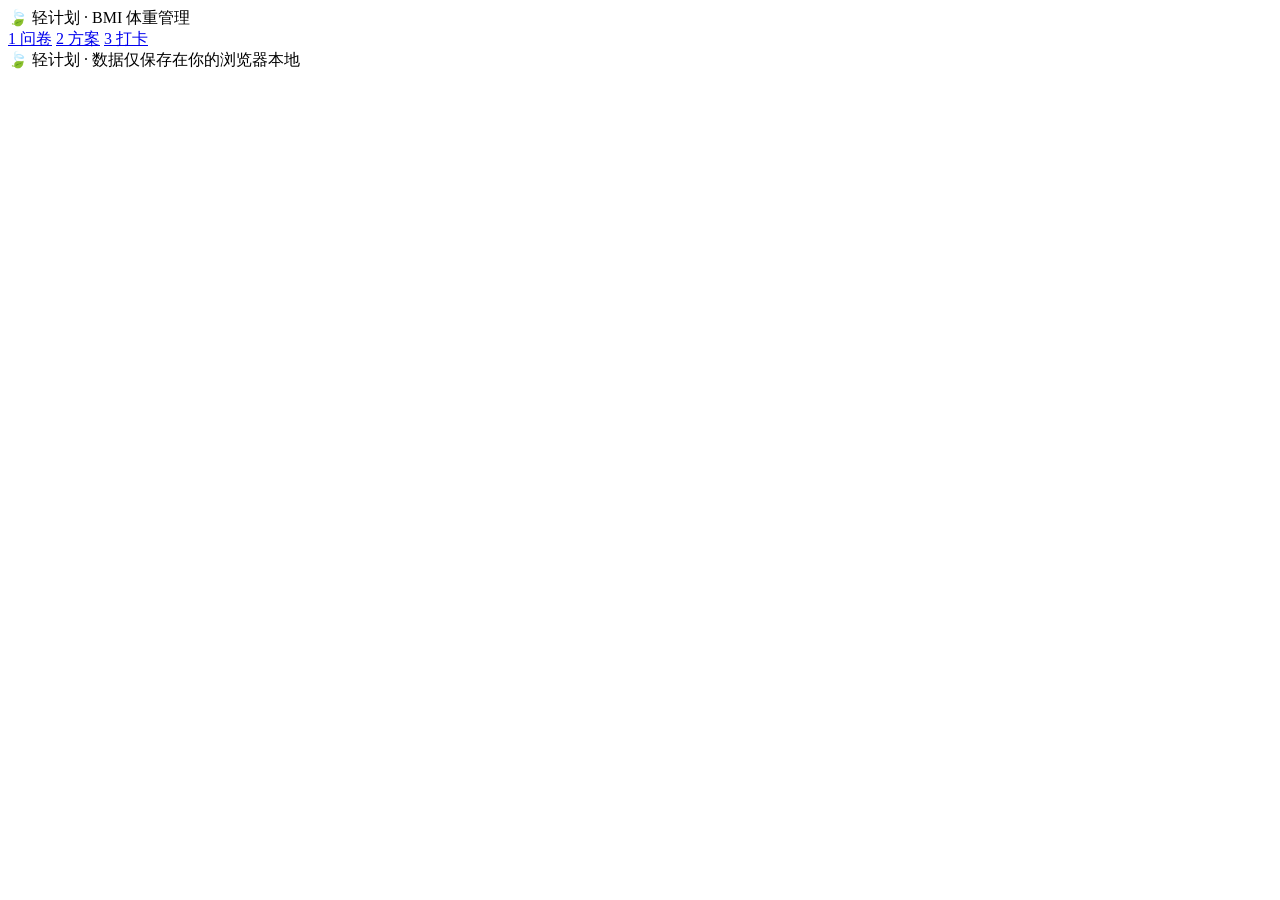
==== checkin.html @ 4a6ba2d3 "deploy checkin.html" ====
<!DOCTYPE html>
<html lang="zh-CN">
<head>
  <meta charset="UTF-8">
  <meta name="viewport" content="width=device-width, initial-scale=1.0">
  <title>BMI 体重管理 · 每日打卡</title>
  <link rel="stylesheet" href="css/style.css">
</head>
<body>
  <header class="site-header">
    <div class="container header-inner">
      <div class="brand">🍃 轻计划 · BMI 体重管理</div>
      <nav class="site-nav">
        <a href="index.html">1 问卷</a>
        <a href="plan.html">2 方案</a>
        <a href="checkin.html" class="active">3 打卡</a>
      </nav>
    </div>
  </header>

  <div id="storage-warning" class="banner banner-warn" style="display:none">
    ⚠️ 当前浏览器无法使用本地存储（file:// 或隐私模式），数据仅在本次页面会话内有效。
  </div>

  <div id="reminder-banner" class="banner banner-info" style="display:none"></div>

  <main class="container" id="checkin-content"></main>

  <footer class="site-footer">
    <div class="container">🍃 轻计划 · 数据仅保存在你的浏览器本地</div>
  </footer>

  <script src="js/common.js"></script>
  <script src="js/checkin.js"></script>
</body>
</html>
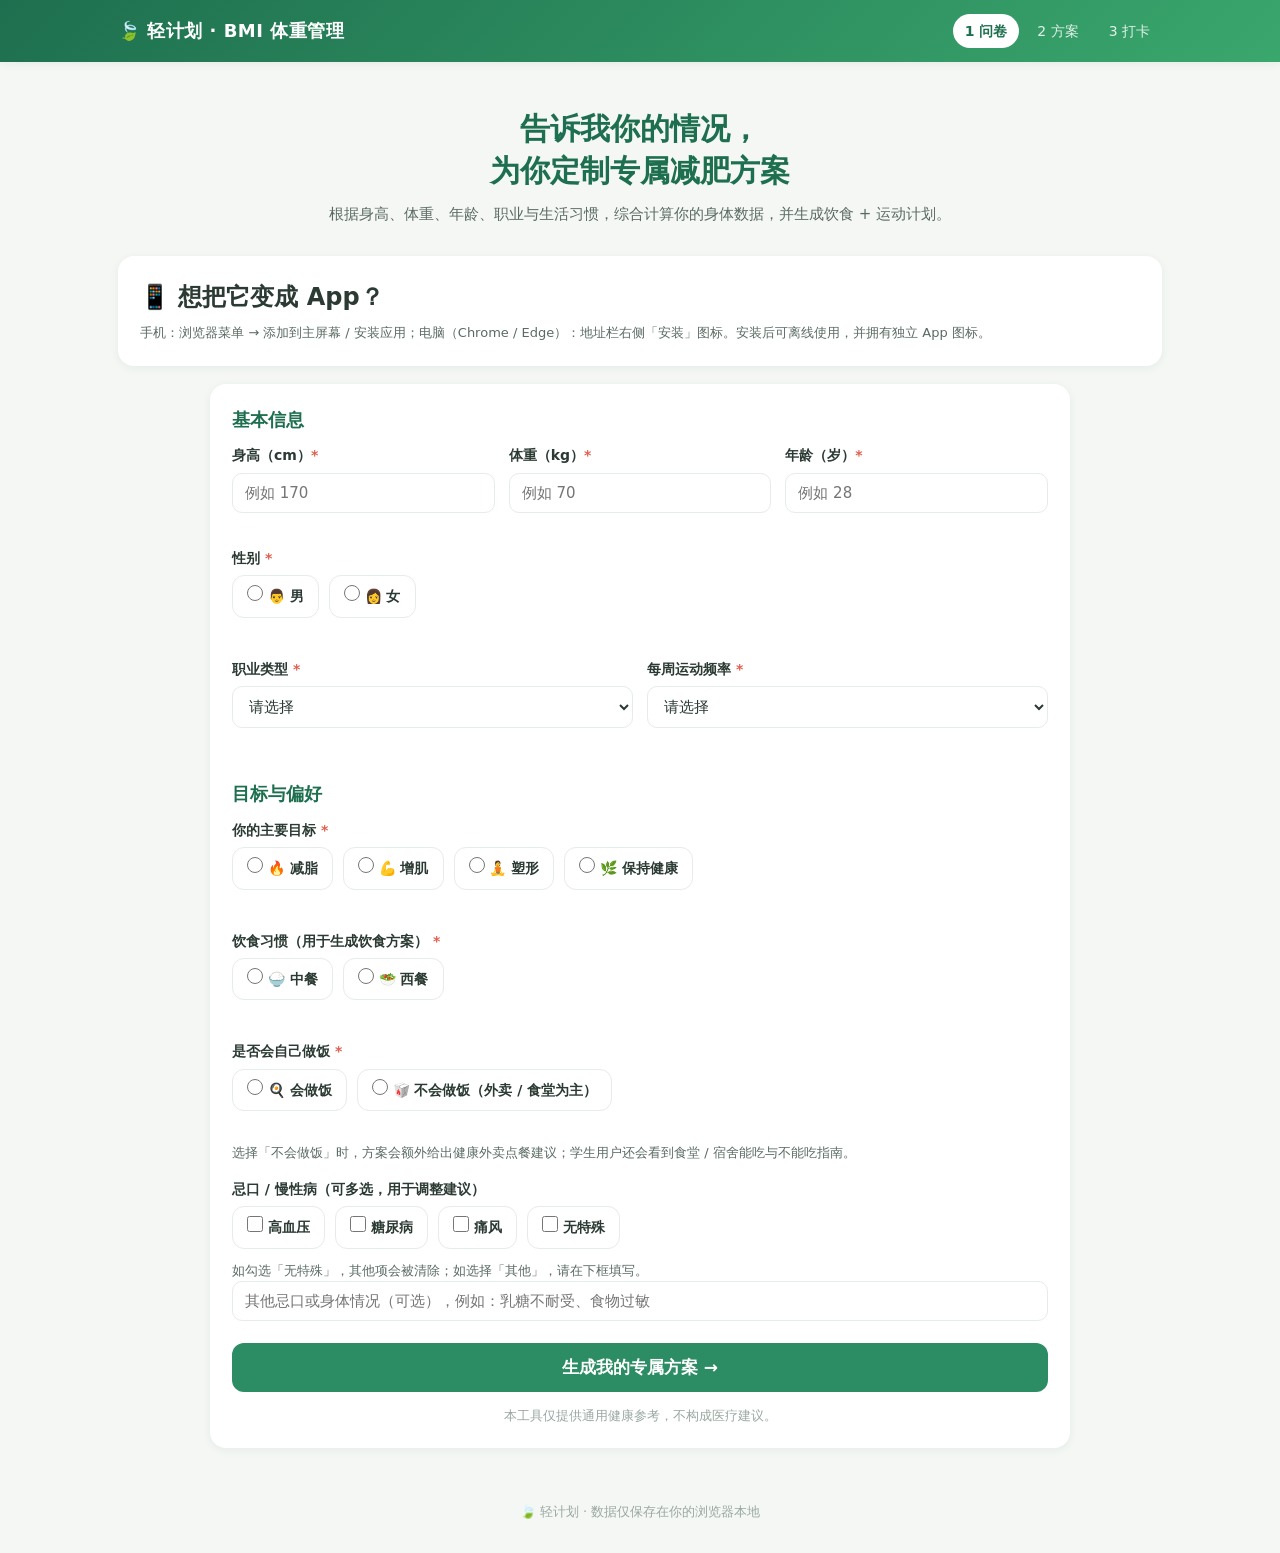
==== commit ac929bfc: "update checkin.html" ====
--- a/checkin.html
+++ b/checkin.html
@@ -3,6 +3,13 @@
 <head>
   <meta charset="UTF-8">
   <meta name="viewport" content="width=device-width, initial-scale=1.0">
+  <link rel="manifest" href="manifest.webmanifest">
+  <link rel="icon" href="assets/icons/icon.svg" type="image/svg+xml">
+  <link rel="apple-touch-icon" href="assets/icons/apple-touch-icon.png">
+  <meta name="theme-color" content="#2c8c63">
+  <meta name="apple-mobile-web-app-capable" content="yes">
+  <meta name="apple-mobile-web-app-status-bar-style" content="default">
+  <meta name="apple-mobile-web-app-title" content="轻计划">
   <title>BMI 体重管理 · 每日打卡</title>
   <link rel="stylesheet" href="css/style.css">
 </head>
--- a/css/style.css
+++ b/css/style.css
@@ -0,0 +1,462 @@
+/* ============================================================
+   轻计划 · BMI 体重管理 —— 全局样式
+   ============================================================ */
+:root {
+  --green-700: #1e6f4f;
+  --green-600: #2c8c63;
+  --green-500: #3aa76d;
+  --green-100: #e7f4ec;
+  --orange-600: #e8862d;
+  --orange-100: #fdf0e2;
+  --red-600: #e0604f;
+  --red-100: #fdecea;
+  --blue-600: #4aa3c2;
+  --blue-100: #e7f3f8;
+  --gray-800: #2b3a33;
+  --gray-600: #5b6b63;
+  --gray-400: #9aa8a0;
+  --gray-200: #e6ece8;
+  --bg: #f4f7f4;
+  --card: #ffffff;
+  --radius: 16px;
+  --shadow: 0 2px 10px rgba(30, 60, 45, .06);
+  --font: "PingFang SC", "Hiragino Sans GB", "Microsoft YaHei", system-ui, -apple-system, sans-serif;
+}
+
+* { box-sizing: border-box; margin: 0; padding: 0; }
+
+body {
+  font-family: var(--font);
+  background: var(--bg);
+  color: var(--gray-800);
+  line-height: 1.6;
+}
+
+.container { max-width: 1080px; margin: 0 auto; padding: 0 18px; }
+
+/* ---------- 头部 ---------- */
+.site-header {
+  background: linear-gradient(135deg, #1e6f4f, #3aa76d);
+  color: #fff;
+  padding: 14px 0;
+  box-shadow: var(--shadow);
+  position: sticky; top: 0; z-index: 20;
+}
+.header-inner { display: flex; align-items: center; justify-content: space-between; gap: 12px; flex-wrap: wrap; }
+.brand { font-size: 18px; font-weight: 700; letter-spacing: .5px; }
+.site-nav { display: flex; gap: 6px; flex-wrap: wrap; }
+.site-nav a {
+  color: rgba(255,255,255,.85); text-decoration: none;
+  padding: 6px 12px; border-radius: 999px; font-size: 14px;
+  transition: background .2s;
+}
+.site-nav a:hover { background: rgba(255,255,255,.15); color: #fff; }
+.site-nav a.active { background: #fff; color: var(--green-700); font-weight: 600; }
+
+/* ---------- 横幅 / 提示 ---------- */
+.banner { padding: 10px 16px; font-size: 14px; border-radius: 0; text-align: center; position: relative; }
+.banner-warn { background: #fff3cd; color: #7a5b12; border-bottom: 1px solid #f1d98a; }
+.banner-info { background: var(--blue-100); color: #1f5f78; border-bottom: 1px solid #bfe0ec; }
+.banner-close {
+  position: absolute; right: 10px; top: 50%; transform: translateY(-50%);
+  border: none; background: transparent; font-size: 16px; cursor: pointer; color: inherit; opacity: .7;
+}
+.banner-close:hover { opacity: 1; }
+
+/* ---------- Hero ---------- */
+.hero { text-align: center; padding: 46px 12px 30px; }
+.hero h1 { font-size: 30px; line-height: 1.4; color: var(--green-700); }
+.hero-sub { margin-top: 10px; color: var(--gray-600); font-size: 15px; }
+
+/* ---------- 卡片 ---------- */
+.card {
+  background: var(--card); border-radius: var(--radius);
+  box-shadow: var(--shadow); padding: 22px;
+  margin-bottom: 18px;
+}
+.section-head { display: flex; align-items: center; gap: 10px; flex-wrap: wrap; margin-bottom: 14px; }
+.section-head h2 { font-size: 20px; color: var(--green-700); }
+.pill {
+  display: inline-block; background: var(--green-100); color: var(--green-700);
+  font-size: 13px; padding: 3px 12px; border-radius: 999px; font-weight: 500;
+}
+.pill-orange { background: var(--orange-100); color: var(--orange-600); }
+.pill-green { background: var(--green-100); color: var(--green-700); }
+.pill-blue { background: var(--blue-100); color: var(--blue-600); }
+.pill-gray { background: var(--gray-200); color: var(--gray-600); }
+.hint { color: var(--gray-600); font-size: 13px; margin-top: 6px; }
+
+/* ---------- 表单 ---------- */
+.form-card { max-width: 860px; margin: 0 auto 30px; }
+.form-card h2 { font-size: 18px; color: var(--green-700); margin: 18px 0 10px; }
+.form-card h2:first-child { margin-top: 0; }
+.form-row { display: grid; grid-template-columns: repeat(auto-fit, minmax(200px, 1fr)); gap: 14px; }
+.form-group { margin-bottom: 14px; }
+.form-group label { display: block; font-weight: 600; margin-bottom: 6px; font-size: 14px; }
+.req { color: var(--red-600); }
+input[type="number"], input[type="text"], input[type="date"], input[type="time"], select {
+  width: 100%; padding: 10px 12px; border: 1.5px solid var(--gray-200);
+  border-radius: 10px; font-size: 15px; font-family: inherit; background: #fff; color: var(--gray-800);
+  transition: border-color .2s;
+}
+input:focus, select:focus { outline: none; border-color: var(--green-500); }
+.field-error { color: var(--red-600); font-size: 12.5px; margin-top: 4px; min-height: 16px; }
+
+.radio-group, .checkbox-group { display: flex; flex-wrap: wrap; gap: 10px; }
+.radio-card, .checkbox-card {
+  display: inline-flex; align-items: center; gap: 6px;
+  border: 1.5px solid var(--gray-200); border-radius: 12px;
+  padding: 9px 14px; cursor: pointer; font-size: 14px; user-select: none;
+  transition: all .15s; background: #fff;
+}
+.radio-card:hover, .checkbox-card:hover { border-color: var(--green-500); }
+.radio-card input, .checkbox-card input { accent-color: var(--green-600); width: 16px; height: 16px; }
+.radio-card:has(input:checked), .checkbox-card:has(input:checked) {
+  border-color: var(--green-600); background: var(--green-100); font-weight: 600;
+}
+.form-note { text-align: center; color: var(--gray-400); font-size: 12.5px; margin-top: 14px; }
+
+/* ---------- 按钮 ---------- */
+.btn {
+  display: inline-block; border: none; cursor: pointer;
+  padding: 10px 20px; border-radius: 12px; font-size: 15px; font-family: inherit;
+  text-decoration: none; text-align: center; transition: all .15s; font-weight: 600;
+}
+.btn-primary { background: var(--green-600); color: #fff; }
+.btn-primary:hover { background: var(--green-700); }
+.btn-danger { background: var(--red-600); color: #fff; }
+.btn-danger:hover { background: #c94a3a; }
+.btn-ghost { background: #fff; color: var(--green-700); border: 1.5px solid var(--green-600); }
+.btn-ghost:hover { background: var(--green-100); }
+.btn-lg { font-size: 17px; padding: 13px 28px; }
+.btn-block { width: 100%; margin-top: 8px; }
+.btn-mini { padding: 5px 12px; font-size: 13px; border-radius: 8px; }
+.btn:disabled { opacity: .5; cursor: not-allowed; }
+.btn-row { display: flex; flex-wrap: wrap; gap: 10px; align-items: center; }
+
+/* ---------- 指标卡片 ---------- */
+.metric-grid { display: grid; grid-template-columns: repeat(auto-fit, minmax(150px, 1fr)); gap: 12px; }
+.metric-card {
+  background: var(--bg); border: 1px solid var(--gray-200); border-radius: 12px;
+  padding: 14px; text-align: center;
+}
+.metric-label { font-size: 12.5px; color: var(--gray-600); }
+.metric-value { font-size: 24px; font-weight: 800; color: var(--green-700); margin: 4px 0 2px; }
+.metric-sub { font-size: 12px; color: var(--gray-400); }
+
+.mini-metrics { display: flex; flex-wrap: wrap; gap: 10px; margin: 12px 0; }
+.mini {
+  flex: 1 1 110px; background: var(--green-100); border-radius: 10px;
+  padding: 8px 12px; text-align: center;
+}
+.mini span { display: block; font-size: 12px; color: var(--green-700); opacity: .8; }
+.mini b { font-size: 16px; color: var(--green-700); }
+
+/* ---------- 提示面板 ---------- */
+.advice-panel {
+  background: var(--orange-100); border: 1px solid #f2d5ae;
+  border-radius: 12px; padding: 16px 20px; margin-bottom: 18px;
+}
+.advice-panel-plain { background: var(--green-100); border-color: #cfe8d8; }
+.advice-panel h3 { color: var(--orange-600); font-size: 16px; margin-bottom: 8px; }
+.advice-panel-plain h3 { color: var(--green-700); }
+.advice-list { padding-left: 22px; font-size: 14.5px; color: var(--gray-800); }
+.advice-list li { margin-bottom: 6px; }
+
+/* ---------- 饮食卡片 ---------- */
+.meal-grid { display: grid; grid-template-columns: repeat(auto-fit, minmax(230px, 1fr)); gap: 14px; }
+.meal-card {
+  border: 1px solid var(--gray-200); border-radius: 14px; overflow: hidden;
+  background: #fff; display: flex; flex-direction: column;
+}
+.meal-card img { width: 100%; height: 180px; object-fit: cover; display: block; background: #f2efe8; }
+.meal-body { padding: 12px 14px; flex: 1; }
+.meal-body h4 { font-size: 16px; color: var(--green-700); margin-bottom: 6px; }
+.meal-items { padding-left: 18px; font-size: 13.5px; color: var(--gray-600); }
+.meal-items li { margin-bottom: 3px; }
+.meal-tip { font-size: 12.5px; color: var(--orange-600); margin-top: 8px; }
+.exercise-img-grid img { height: 160px; }
+
+/* ---------- 周训练 ---------- */
+.exercise-legend { display: flex; gap: 8px; flex-wrap: wrap; margin-bottom: 12px; }
+.badge {
+  display: inline-block; font-size: 12px; padding: 2px 10px; border-radius: 999px; font-weight: 600;
+}
+.badge-blue { background: var(--blue-100); color: var(--blue-600); }
+.badge-orange { background: var(--orange-100); color: var(--orange-600); }
+.badge-green { background: var(--green-100); color: var(--green-700); }
+.badge-gray { background: var(--gray-200); color: var(--gray-600); }
+.week-grid { display: grid; grid-template-columns: repeat(auto-fit, minmax(140px, 1fr)); gap: 10px; margin-bottom: 18px; }
+.day-card {
+  border: 1px solid var(--gray-200); border-radius: 12px; padding: 12px;
+  background: var(--bg); display: flex; flex-direction: column; gap: 6px;
+}
+.day-head { display: flex; justify-content: space-between; align-items: center; }
+.day-name { font-weight: 700; }
+.day-focus { font-size: 14.5px; font-weight: 600; color: var(--green-700); }
+.day-detail { font-size: 12.5px; color: var(--gray-600); flex: 1; }
+.day-duration { font-size: 12px; color: var(--orange-600); }
+.sub-title { font-size: 16px; color: var(--green-700); margin: 16px 0 10px; }
+
+/* ---------- 提醒 / 警告 ---------- */
+.alert { border-radius: 12px; padding: 14px 16px; font-size: 14px; margin: 12px 0; }
+.alert-danger { background: var(--red-100); border: 1px solid #f3c6c0; color: #8f3327; }
+.alert-warn { background: #fff8e1; border: 1px solid #f0df9c; color: #7a5b12; }
+.alert-success { background: var(--green-100); border: 1px solid #cfe8d8; color: var(--green-700); }
+.alert ul { padding-left: 20px; margin-top: 6px; }
+
+.action-card { text-align: center; }
+.action-card h2 { color: var(--green-700); margin-bottom: 6px; }
+.action-card p { color: var(--gray-600); margin-bottom: 14px; }
+.action-card .btn { margin: 4px; }
+
+/* ---------- 打卡 ---------- */
+.project-head .project-title { display: flex; align-items: center; gap: 10px; flex-wrap: wrap; margin-bottom: 8px; }
+.project-title h2 { font-size: 22px; color: var(--green-700); }
+.progress-wrap { margin: 12px 0 6px; }
+.progress-bar {
+  background: var(--gray-200); border-radius: 999px; height: 12px; overflow: hidden;
+}
+.progress-fill {
+  height: 100%; border-radius: 999px;
+  background: linear-gradient(90deg, var(--green-500), var(--green-600));
+  transition: width .4s ease;
+}
+.progress-label { font-size: 13px; color: var(--gray-600); margin-top: 6px; }
+
+.task-list { display: flex; flex-direction: column; gap: 10px; }
+.task-item {
+  display: flex; align-items: center; gap: 12px;
+  border: 1.5px solid var(--gray-200); border-radius: 12px;
+  padding: 12px 14px; cursor: pointer; transition: all .15s; background: #fff;
+}
+.task-item:hover { border-color: var(--green-500); }
+.task-item input[type="checkbox"] { width: 20px; height: 20px; accent-color: var(--green-600); flex-shrink: 0; }
+.task-done { background: var(--green-100); border-color: var(--green-500); opacity: .85; }
+.task-icon { font-size: 22px; }
+.task-body { flex: 1; }
+.task-label { font-weight: 600; font-size: 15px; display: block; }
+.task-done .task-label { text-decoration: line-through; color: var(--green-700); }
+.task-detail { font-size: 12.5px; color: var(--gray-600); display: block; }
+.task-check {
+  width: 26px; height: 26px; border-radius: 50%; display: flex; align-items: center; justify-content: center;
+  background: var(--green-600); color: #fff; font-weight: 700; font-size: 14px; flex-shrink: 0;
+}
+
+.weight-row { display: flex; align-items: flex-end; gap: 12px; flex-wrap: wrap; margin-bottom: 10px; }
+.weight-row .form-group { flex: 1 1 220px; margin-bottom: 0; }
+
+/* ---------- 图表 ---------- */
+.chart-wrap { background: #fff; border: 1px solid var(--gray-200); border-radius: 12px; padding: 10px; }
+.chart { width: 100%; height: auto; }
+.chart-grid { stroke: var(--gray-200); stroke-width: 1; }
+.chart-line { fill: none; stroke: var(--green-600); stroke-width: 3; stroke-linecap: round; stroke-linejoin: round; }
+.chart-dot { fill: #fff; stroke: var(--green-600); stroke-width: 2.5; }
+.chart-dot-last { fill: var(--orange-600); stroke: #fff; stroke-width: 2; }
+.chart-ref { stroke: var(--gray-400); stroke-width: 1; stroke-dasharray: 5 5; }
+.chart-ref-label, .chart-title { font-size: 12px; fill: var(--gray-600); }
+.chart-y { font-size: 11px; fill: var(--gray-400); text-anchor: end; }
+.chart-x { font-size: 11px; fill: var(--gray-400); }
+
+/* ---------- 日历 ---------- */
+.calendar { user-select: none; }
+.cal-head { display: flex; align-items: center; justify-content: space-between; margin-bottom: 10px; }
+.cal-title { font-weight: 700; font-size: 16px; color: var(--green-700); }
+.cal-weekdays { display: grid; grid-template-columns: repeat(7, 1fr); gap: 4px; text-align: center; margin-bottom: 6px; }
+.cal-weekdays span { font-size: 12.5px; color: var(--gray-400); font-weight: 600; }
+.cal-grid { display: grid; grid-template-columns: repeat(7, 1fr); gap: 4px; }
+.cal-cell {
+  min-height: 52px; border-radius: 10px; background: var(--bg);
+  border: 1px solid transparent; position: relative;
+  display: flex; flex-direction: column; align-items: center; justify-content: center;
+  cursor: pointer; font-size: 13px; transition: all .12s;
+}
+.cal-cell:hover { border-color: var(--green-500); }
+.cal-empty { background: transparent; cursor: default; }
+.cal-out { opacity: .35; cursor: default; }
+.cal-future { opacity: .55; cursor: default; }
+.cal-today { border: 2px solid var(--orange-600); font-weight: 700; }
+.cal-done { background: var(--green-100); color: var(--green-700); }
+.cal-partial { background: #fff6e5; color: #a9711f; }
+.cal-miss { background: var(--red-100); color: var(--red-600); }
+.cal-num { font-weight: 600; }
+.cal-badge { font-size: 10.5px; font-weight: 700; }
+.cal-legend { display: flex; flex-wrap: wrap; gap: 14px; margin-top: 12px; font-size: 12.5px; color: var(--gray-600); }
+.cal-legend span { display: inline-flex; align-items: center; gap: 5px; }
+.dot { width: 11px; height: 11px; border-radius: 3px; display: inline-block; }
+.dot-done { background: var(--green-100); border: 1px solid var(--green-500); }
+.dot-partial { background: #fff6e5; border: 1px solid #e8b45a; }
+.dot-miss { background: var(--red-100); border: 1px solid var(--red-600); }
+.dot-today { background: #fff; border: 2px solid var(--orange-600); }
+.cal-detail { margin-top: 14px; padding: 12px 14px; background: var(--bg); border-radius: 12px; }
+.cal-detail h4 { color: var(--green-700); margin-bottom: 6px; }
+
+/* ---------- 提醒卡 ---------- */
+.reminder-card .countdown {
+  font-size: 17px; font-weight: 700; color: var(--orange-600);
+  background: var(--orange-100); border-radius: 10px; padding: 10px 14px; margin: 10px 0;
+  text-align: center;
+}
+
+/* ---------- 页脚 ---------- */
+.site-footer { text-align: center; color: var(--gray-400); font-size: 13px; padding: 24px 0 30px; }
+
+/* ---------- 响应式 ---------- */
+@media (max-width: 640px) {
+  .hero h1 { font-size: 24px; }
+  .card { padding: 16px; }
+  .metric-value { font-size: 20px; }
+  .cal-cell { min-height: 44px; }
+}
+
+/* ---------- 体重目标进度条 ---------- */
+.goal-progress { margin: 14px 0 4px; }
+.goal-head {
+  display: flex; flex-wrap: wrap; gap: 10px 16px;
+  font-size: 13px; color: var(--gray-600); margin-bottom: 8px;
+}
+.goal-pct { font-weight: 800; color: var(--orange-600); font-size: 15px; margin-left: auto; }
+.goal-bar { height: 16px; background: var(--gray-200); }
+.goal-bar .progress-fill {
+  background: linear-gradient(90deg, var(--orange-600), #f6b74b);
+  box-shadow: 0 0 10px rgba(232, 134, 45, .5);
+}
+.goal-bar .progress-fill.progress-done { background: linear-gradient(90deg, var(--green-600), #7fd4a8); }
+.goal-meta { font-size: 12.5px; color: var(--gray-600); margin-top: 6px; }
+
+/* ---------- 火焰特效 ---------- */
+.flame-row {
+  display: flex; align-items: center; gap: 6px; margin-top: 10px;
+  font-size: 14px; color: var(--orange-600);
+}
+.flame {
+  display: inline-block; font-size: 26px;
+  animation: flame-flicker .35s ease-in-out infinite alternate;
+  transform-origin: 50% 90%;
+}
+@keyframes flame-flicker {
+  from { transform: scale(1) rotate(-6deg); }
+  to { transform: scale(1.22) rotate(6deg); }
+}
+
+/* ---------- 礼花特效 ---------- */
+.confetti-piece {
+  position: fixed; top: -24px; z-index: 9999;
+  border-radius: 2px; pointer-events: none;
+  animation-name: confetti-fall;
+  animation-timing-function: linear;
+  animation-fill-mode: forwards;
+}
+@keyframes confetti-fall {
+  0%   { transform: translateY(0) rotate(0deg); opacity: 1; }
+  100% { transform: translateY(108vh) rotate(760deg); opacity: .75; }
+}
+
+/* ---------- 专业动作库 ---------- */
+.exlib-grid { display: grid; grid-template-columns: repeat(auto-fit, minmax(240px, 1fr)); gap: 12px; margin-bottom: 16px; }
+.exlib-card {
+  border: 1px solid var(--gray-200); border-radius: 12px; padding: 12px 14px;
+  background: var(--bg); display: flex; flex-direction: column; gap: 6px;
+}
+.exlib-head { display: flex; align-items: center; justify-content: space-between; gap: 8px; }
+.exlib-head b { font-size: 15px; color: var(--green-700); }
+.exlib-target { font-size: 12.5px; color: var(--blue-600); font-weight: 600; }
+.exlib-points { font-size: 12.5px; color: var(--gray-600); }
+
+/* ---------- 信息提示 ---------- */
+.alert-info { background: var(--blue-100); border: 1px solid #bfe0ec; color: #1f5f78; }
+
+/* ---------- 免重填提示条 ---------- */
+.prefill-bar {
+  display: flex; align-items: center; justify-content: center; gap: 10px;
+  flex-wrap: wrap; background: var(--green-100); border: 1px solid #cfe8d8;
+  color: var(--green-700); border-radius: 12px; padding: 10px 16px; margin: 14px 0 4px;
+  font-size: 14px;
+}
+.saved-note { color: var(--green-700); font-weight: 600; }
+
+/* ---------- 专业动作库（可折叠文件夹） ---------- */
+.exlib-details {
+  border: 1.5px solid var(--gray-200); border-radius: 12px;
+  background: var(--bg); overflow: hidden;
+}
+.exlib-summary {
+  display: flex; align-items: center; justify-content: space-between; gap: 10px;
+  cursor: pointer; list-style: none; padding: 13px 16px;
+  background: linear-gradient(135deg, #fdf0e2, #f7e0c6);
+  font-size: 15px; font-weight: 700; color: var(--orange-600);
+  user-select: none; transition: background .15s;
+}
+.exlib-summary::-webkit-details-marker { display: none; }
+.exlib-summary:hover { background: linear-gradient(135deg, #fbe8d0, #f5d8b4); }
+.exlib-summary-text { display: flex; align-items: center; gap: 8px; flex-wrap: wrap; }
+.exlib-chevron {
+  display: inline-block; font-size: 14px; transition: transform .25s ease;
+  color: var(--orange-600);
+}
+.exlib-details[open] .exlib-chevron { transform: rotate(180deg); }
+.exlib-content { padding: 14px 16px 4px; }
+.exlib-content .sub-title { margin-top: 14px; }
+
+/* ---------- 本周多样化食谱 ---------- */
+.week-head-row { display: flex; align-items: center; justify-content: space-between; gap: 10px; flex-wrap: wrap; margin-bottom: 12px; }
+.weekdiet-grid { display: grid; grid-template-columns: repeat(auto-fill, minmax(200px, 1fr)); gap: 12px; }
+.weekdiet-card {
+  border: 1px solid var(--gray-200); border-radius: 12px; padding: 12px 14px;
+  background: var(--bg); display: flex; flex-direction: column; gap: 8px;
+}
+.weekdiet-head { display: flex; align-items: center; justify-content: space-between; gap: 6px; flex-wrap: wrap; }
+.weekdiet-head b { font-size: 15px; color: var(--green-700); }
+.weekdiet-meal { border-top: 1px dashed var(--gray-200); padding-top: 6px; }
+.weekdiet-meal-name { font-size: 12px; font-weight: 700; color: var(--orange-600); margin-bottom: 2px; }
+.weekdiet-meal-items { font-size: 12.5px; color: var(--gray-600); line-height: 1.7; }
+.weekdiet-cheat {
+  border-color: #f2c98a; background: linear-gradient(160deg, #fff8e8, #fdeed2);
+  justify-content: center;
+}
+.weekdiet-cheat .weekdiet-head b { color: var(--orange-600); }
+.weekdiet-cheat-text { font-size: 13px; color: #8a641f; line-height: 1.7; }
+
+/* ---------- 本周食谱（紧凑单卡片 + 日期切换） ---------- */
+.weekdiet-today { max-width: 760px; margin: 0 auto 6px; }
+.weekdiet-today .weekdiet-head { flex-wrap: wrap; }
+.weekdiet-today .weekdiet-head b { font-size: 16px; }
+.weekdiet-nav { display: flex; align-items: center; gap: 6px; }
+.weekdiet-chips { display: flex; gap: 4px; flex-wrap: wrap; }
+.weekdiet-chip {
+  width: 30px; height: 30px; border-radius: 8px; border: 1.5px solid var(--gray-200);
+  background: #fff; color: var(--gray-600); font-weight: 700; font-size: 13px;
+  cursor: pointer; font-family: inherit; transition: all .12s; position: relative;
+}
+.weekdiet-chip:hover { border-color: var(--green-500); color: var(--green-700); }
+.weekdiet-chip.active { background: var(--orange-600); border-color: var(--orange-600); color: #fff; }
+.weekdiet-chip.cheat { border-color: #f2c98a; color: var(--orange-600); }
+.weekdiet-chip.active.cheat { background: var(--orange-600); color: #fff; }
+.weekdiet-chip.today::after {
+  content: '今'; position: absolute; top: -7px; right: -7px;
+  background: var(--green-600); color: #fff; font-size: 9px; font-weight: 700;
+  border-radius: 999px; padding: 1px 4px; line-height: 1.4;
+}
+.weekdiet-meals { display: flex; flex-direction: column; gap: 8px; margin-top: 8px; }
+.weekdiet-meal { display: flex; gap: 10px; align-items: baseline; }
+.weekdiet-meal-name { flex: 0 0 42px; font-weight: 700; color: var(--orange-600); font-size: 13px; }
+.weekdiet-meal-items { font-size: 13px; color: var(--gray-600); line-height: 1.6; }
+.weekdiet-today .weekdiet-cheat { border: none; background: transparent; justify-content: flex-start; gap: 8px; }
+.weekdiet-foot {
+  display: flex; align-items: center; justify-content: space-between; gap: 10px;
+  flex-wrap: wrap; border-top: 1px dashed var(--gray-200); margin-top: 10px; padding-top: 10px;
+}
+.weekdiet-foot .hint { margin-top: 0; }
+
+/* ---------- 学生食堂 / 外卖指南 ---------- */
+.diet-guide { background: #fff; border: 1px solid var(--gray-200); }
+.diet-guide h3 { color: var(--green-700); font-size: 16px; margin-bottom: 10px; }
+.guide-cols { display: grid; grid-template-columns: repeat(auto-fit, minmax(280px, 1fr)); gap: 14px; }
+.guide-col { background: var(--bg); border-radius: 10px; padding: 10px 14px; }
+.guide-col-title { font-weight: 700; font-size: 14px; margin-bottom: 6px; }
+.guide-ok { color: var(--green-700); }
+.guide-no { color: var(--red-600); }
+.guide-tips {
+  margin-top: 10px; padding: 8px 12px; background: var(--blue-100);
+  border-radius: 8px; font-size: 13px; color: #1f5f78;
+}
